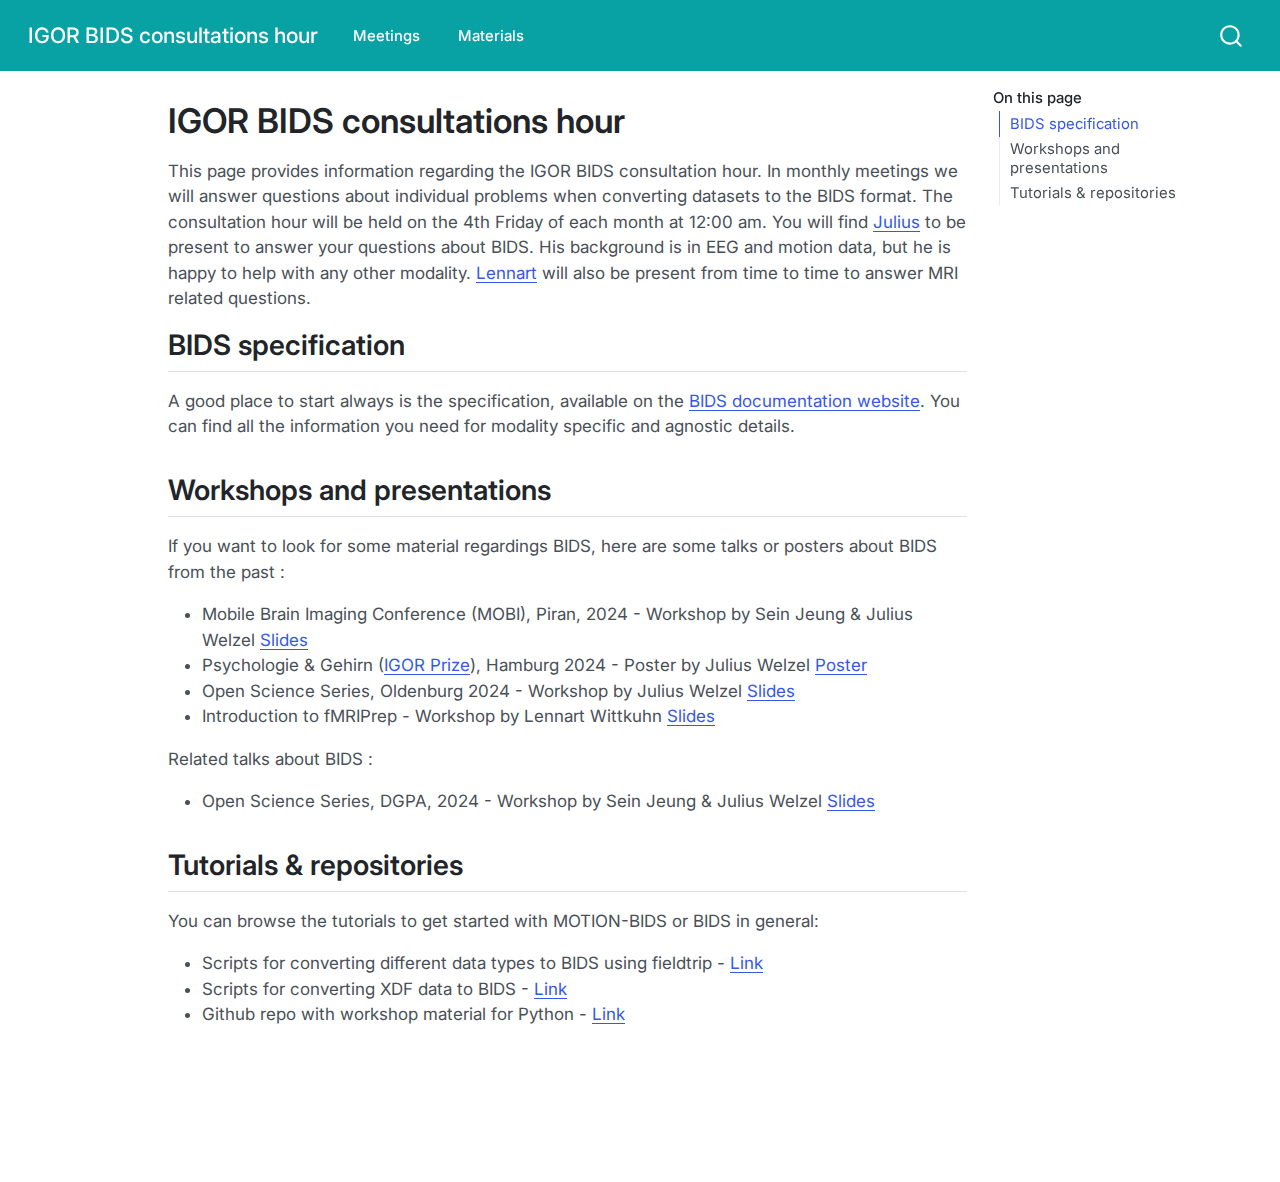
==== materials.html @ 215bbe2b "Built site for gh-pages" ====
<!DOCTYPE html>
<html xmlns="http://www.w3.org/1999/xhtml" lang="en" xml:lang="en"><head>

<meta charset="utf-8">
<meta name="generator" content="quarto-1.5.57">

<meta name="viewport" content="width=device-width, initial-scale=1.0, user-scalable=yes">


<title>IGOR BIDS consultations hour</title>
<style>
code{white-space: pre-wrap;}
span.smallcaps{font-variant: small-caps;}
div.columns{display: flex; gap: min(4vw, 1.5em);}
div.column{flex: auto; overflow-x: auto;}
div.hanging-indent{margin-left: 1.5em; text-indent: -1.5em;}
ul.task-list{list-style: none;}
ul.task-list li input[type="checkbox"] {
  width: 0.8em;
  margin: 0 0.8em 0.2em -1em; /* quarto-specific, see https://github.com/quarto-dev/quarto-cli/issues/4556 */ 
  vertical-align: middle;
}
</style>


<script src="site_libs/quarto-nav/quarto-nav.js"></script>
<script src="site_libs/quarto-nav/headroom.min.js"></script>
<script src="site_libs/clipboard/clipboard.min.js"></script>
<script src="site_libs/quarto-search/autocomplete.umd.js"></script>
<script src="site_libs/quarto-search/fuse.min.js"></script>
<script src="site_libs/quarto-search/quarto-search.js"></script>
<meta name="quarto:offset" content="./">
<script src="site_libs/quarto-html/quarto.js"></script>
<script src="site_libs/quarto-html/popper.min.js"></script>
<script src="site_libs/quarto-html/tippy.umd.min.js"></script>
<script src="site_libs/quarto-html/anchor.min.js"></script>
<link href="site_libs/quarto-html/tippy.css" rel="stylesheet">
<link href="site_libs/quarto-html/quarto-syntax-highlighting.css" rel="stylesheet" id="quarto-text-highlighting-styles">
<script src="site_libs/bootstrap/bootstrap.min.js"></script>
<link href="site_libs/bootstrap/bootstrap-icons.css" rel="stylesheet">
<link href="site_libs/bootstrap/bootstrap.min.css" rel="stylesheet" id="quarto-bootstrap" data-mode="light">
<script id="quarto-search-options" type="application/json">{
  "location": "navbar",
  "copy-button": false,
  "collapse-after": 3,
  "panel-placement": "end",
  "type": "overlay",
  "limit": 50,
  "keyboard-shortcut": [
    "f",
    "/",
    "s"
  ],
  "show-item-context": false,
  "language": {
    "search-no-results-text": "No results",
    "search-matching-documents-text": "matching documents",
    "search-copy-link-title": "Copy link to search",
    "search-hide-matches-text": "Hide additional matches",
    "search-more-match-text": "more match in this document",
    "search-more-matches-text": "more matches in this document",
    "search-clear-button-title": "Clear",
    "search-text-placeholder": "",
    "search-detached-cancel-button-title": "Cancel",
    "search-submit-button-title": "Submit",
    "search-label": "Search"
  }
}</script>


<link rel="stylesheet" href="styles.css">
</head>

<body class="nav-fixed">

<div id="quarto-search-results"></div>
  <header id="quarto-header" class="headroom fixed-top">
    <nav class="navbar navbar-expand-lg " data-bs-theme="dark">
      <div class="navbar-container container-fluid">
      <div class="navbar-brand-container mx-auto">
    <a class="navbar-brand" href="./index.html">
    <span class="navbar-title">IGOR BIDS consultations hour</span>
    </a>
  </div>
            <div id="quarto-search" class="" title="Search"></div>
          <button class="navbar-toggler" type="button" data-bs-toggle="collapse" data-bs-target="#navbarCollapse" aria-controls="navbarCollapse" role="menu" aria-expanded="false" aria-label="Toggle navigation" onclick="if (window.quartoToggleHeadroom) { window.quartoToggleHeadroom(); }">
  <span class="navbar-toggler-icon"></span>
</button>
          <div class="collapse navbar-collapse" id="navbarCollapse">
            <ul class="navbar-nav navbar-nav-scroll me-auto">
  <li class="nav-item">
    <a class="nav-link" href="./index.html"> 
<span class="menu-text">Meetings</span></a>
  </li>  
  <li class="nav-item">
    <a class="nav-link active" href="./materials.html" aria-current="page"> 
<span class="menu-text">Materials</span></a>
  </li>  
</ul>
          </div> <!-- /navcollapse -->
            <div class="quarto-navbar-tools">
</div>
      </div> <!-- /container-fluid -->
    </nav>
</header>
<!-- content -->
<div id="quarto-content" class="quarto-container page-columns page-rows-contents page-layout-article page-navbar">
<!-- sidebar -->
<!-- margin-sidebar -->
    <div id="quarto-margin-sidebar" class="sidebar margin-sidebar">
        <nav id="TOC" role="doc-toc" class="toc-active">
    <h2 id="toc-title">On this page</h2>
   
  <ul>
  <li><a href="#bids-specification" id="toc-bids-specification" class="nav-link active" data-scroll-target="#bids-specification">BIDS specification</a></li>
  <li><a href="#workshops-and-presentations" id="toc-workshops-and-presentations" class="nav-link" data-scroll-target="#workshops-and-presentations">Workshops and presentations</a></li>
  <li><a href="#tutorials-repositories" id="toc-tutorials-repositories" class="nav-link" data-scroll-target="#tutorials-repositories">Tutorials &amp; repositories</a></li>
  </ul>
</nav>
    </div>
<!-- main -->
<main class="content" id="quarto-document-content">

<header id="title-block-header" class="quarto-title-block default">
<div class="quarto-title">
<h1 class="title">IGOR BIDS consultations hour</h1>
</div>



<div class="quarto-title-meta">

    
  
    
  </div>
  


</header>


<p>This page provides information regarding the IGOR BIDS consultation hour. In monthly meetings we will answer questions about individual problems when converting datasets to the BIDS format. The consultation hour will be held on the 4th Friday of each month at 12:00 am. You will find <a href="https://juliuswelzel.github.io/welzel.github.io/">Julius</a> to be present to answer your questions about BIDS. His background is in EEG and motion data, but he is happy to help with any other modality. <a href="https://lennartwittkuhn.com/">Lennart</a> will also be present from time to time to answer MRI related questions.</p>
<section id="bids-specification" class="level2">
<h2 class="anchored" data-anchor-id="bids-specification">BIDS specification</h2>
<p>A good place to start always is the specification, available on the <a href="https://bids-specification.readthedocs.io">BIDS documentation website</a>. You can find all the information you need for modality specific and agnostic details.</p>
</section>
<section id="workshops-and-presentations" class="level2">
<h2 class="anchored" data-anchor-id="workshops-and-presentations">Workshops and presentations</h2>
<p>If you want to look for some material regardings BIDS, here are some talks or posters about BIDS from the past :</p>
<ul>
<li>Mobile Brain Imaging Conference (MOBI), Piran, 2024 - Workshop by Sein Jeung &amp; Julius Welzel <a href="slides/2406_ngmt_mobi.pdf">Slides</a></li>
<li>Psychologie &amp; Gehirn (<a href="https://www.dgps.de/fachgruppen/fgbi/aktivitaeten-der-fachgruppe/igor/">IGOR Prize</a>), Hamburg 2024 - Poster by Julius Welzel <a href="slides/08_welzel.pdf">Poster</a></li>
<li>Open Science Series, Oldenburg 2024 - Workshop by Julius Welzel <a href="slides/2405_bidsIntro_oldenburg_welzel.pdf">Slides</a></li>
<li>Introduction to fMRIPrep - Workshop by Lennart Wittkuhn <a href="https://lennartwittkuhn.com/talks/2019-07-12-talk-fmriprep-doeller.html">Slides</a></li>
</ul>
<p>Related talks about BIDS :</p>
<ul>
<li>Open Science Series, DGPA, 2024 - Workshop by Sein Jeung &amp; Julius Welzel <a href="slides/2410_dgpa_welzel_jeung.pdf">Slides</a></li>
</ul>
</section>
<section id="tutorials-repositories" class="level2">
<h2 class="anchored" data-anchor-id="tutorials-repositories">Tutorials &amp; repositories</h2>
<p>You can browse the tutorials to get started with MOTION-BIDS or BIDS in general:</p>
<ul>
<li>Scripts for converting different data types to BIDS using fieldtrip - <a href="https://www.fieldtriptoolbox.org/getting_started/bids/">Link</a></li>
<li>Scripts for converting XDF data to BIDS - <a href="https://github.com/sjeung/multimodal_XDF-to-BID">Link</a></li>
<li>Github repo with workshop material for Python - <a href="https://github.com/JuliusWelzel/bids_workshop">Link</a></li>
</ul>


</section>

</main> <!-- /main -->
<script id="quarto-html-after-body" type="application/javascript">
window.document.addEventListener("DOMContentLoaded", function (event) {
  const toggleBodyColorMode = (bsSheetEl) => {
    const mode = bsSheetEl.getAttribute("data-mode");
    const bodyEl = window.document.querySelector("body");
    if (mode === "dark") {
      bodyEl.classList.add("quarto-dark");
      bodyEl.classList.remove("quarto-light");
    } else {
      bodyEl.classList.add("quarto-light");
      bodyEl.classList.remove("quarto-dark");
    }
  }
  const toggleBodyColorPrimary = () => {
    const bsSheetEl = window.document.querySelector("link#quarto-bootstrap");
    if (bsSheetEl) {
      toggleBodyColorMode(bsSheetEl);
    }
  }
  toggleBodyColorPrimary();  
  const icon = "";
  const anchorJS = new window.AnchorJS();
  anchorJS.options = {
    placement: 'right',
    icon: icon
  };
  anchorJS.add('.anchored');
  const isCodeAnnotation = (el) => {
    for (const clz of el.classList) {
      if (clz.startsWith('code-annotation-')) {                     
        return true;
      }
    }
    return false;
  }
  const onCopySuccess = function(e) {
    // button target
    const button = e.trigger;
    // don't keep focus
    button.blur();
    // flash "checked"
    button.classList.add('code-copy-button-checked');
    var currentTitle = button.getAttribute("title");
    button.setAttribute("title", "Copied!");
    let tooltip;
    if (window.bootstrap) {
      button.setAttribute("data-bs-toggle", "tooltip");
      button.setAttribute("data-bs-placement", "left");
      button.setAttribute("data-bs-title", "Copied!");
      tooltip = new bootstrap.Tooltip(button, 
        { trigger: "manual", 
          customClass: "code-copy-button-tooltip",
          offset: [0, -8]});
      tooltip.show();    
    }
    setTimeout(function() {
      if (tooltip) {
        tooltip.hide();
        button.removeAttribute("data-bs-title");
        button.removeAttribute("data-bs-toggle");
        button.removeAttribute("data-bs-placement");
      }
      button.setAttribute("title", currentTitle);
      button.classList.remove('code-copy-button-checked');
    }, 1000);
    // clear code selection
    e.clearSelection();
  }
  const getTextToCopy = function(trigger) {
      const codeEl = trigger.previousElementSibling.cloneNode(true);
      for (const childEl of codeEl.children) {
        if (isCodeAnnotation(childEl)) {
          childEl.remove();
        }
      }
      return codeEl.innerText;
  }
  const clipboard = new window.ClipboardJS('.code-copy-button:not([data-in-quarto-modal])', {
    text: getTextToCopy
  });
  clipboard.on('success', onCopySuccess);
  if (window.document.getElementById('quarto-embedded-source-code-modal')) {
    // For code content inside modals, clipBoardJS needs to be initialized with a container option
    // TODO: Check when it could be a function (https://github.com/zenorocha/clipboard.js/issues/860)
    const clipboardModal = new window.ClipboardJS('.code-copy-button[data-in-quarto-modal]', {
      text: getTextToCopy,
      container: window.document.getElementById('quarto-embedded-source-code-modal')
    });
    clipboardModal.on('success', onCopySuccess);
  }
    var localhostRegex = new RegExp(/^(?:http|https):\/\/localhost\:?[0-9]*\//);
    var mailtoRegex = new RegExp(/^mailto:/);
      var filterRegex = new RegExp("https:\/\/JuliusWelzel\.github\.io\/igor_bids_consultation\/");
    var isInternal = (href) => {
        return filterRegex.test(href) || localhostRegex.test(href) || mailtoRegex.test(href);
    }
    // Inspect non-navigation links and adorn them if external
 	var links = window.document.querySelectorAll('a[href]:not(.nav-link):not(.navbar-brand):not(.toc-action):not(.sidebar-link):not(.sidebar-item-toggle):not(.pagination-link):not(.no-external):not([aria-hidden]):not(.dropdown-item):not(.quarto-navigation-tool):not(.about-link)');
    for (var i=0; i<links.length; i++) {
      const link = links[i];
      if (!isInternal(link.href)) {
        // undo the damage that might have been done by quarto-nav.js in the case of
        // links that we want to consider external
        if (link.dataset.originalHref !== undefined) {
          link.href = link.dataset.originalHref;
        }
      }
    }
  function tippyHover(el, contentFn, onTriggerFn, onUntriggerFn) {
    const config = {
      allowHTML: true,
      maxWidth: 500,
      delay: 100,
      arrow: false,
      appendTo: function(el) {
          return el.parentElement;
      },
      interactive: true,
      interactiveBorder: 10,
      theme: 'quarto',
      placement: 'bottom-start',
    };
    if (contentFn) {
      config.content = contentFn;
    }
    if (onTriggerFn) {
      config.onTrigger = onTriggerFn;
    }
    if (onUntriggerFn) {
      config.onUntrigger = onUntriggerFn;
    }
    window.tippy(el, config); 
  }
  const noterefs = window.document.querySelectorAll('a[role="doc-noteref"]');
  for (var i=0; i<noterefs.length; i++) {
    const ref = noterefs[i];
    tippyHover(ref, function() {
      // use id or data attribute instead here
      let href = ref.getAttribute('data-footnote-href') || ref.getAttribute('href');
      try { href = new URL(href).hash; } catch {}
      const id = href.replace(/^#\/?/, "");
      const note = window.document.getElementById(id);
      if (note) {
        return note.innerHTML;
      } else {
        return "";
      }
    });
  }
  const xrefs = window.document.querySelectorAll('a.quarto-xref');
  const processXRef = (id, note) => {
    // Strip column container classes
    const stripColumnClz = (el) => {
      el.classList.remove("page-full", "page-columns");
      if (el.children) {
        for (const child of el.children) {
          stripColumnClz(child);
        }
      }
    }
    stripColumnClz(note)
    if (id === null || id.startsWith('sec-')) {
      // Special case sections, only their first couple elements
      const container = document.createElement("div");
      if (note.children && note.children.length > 2) {
        container.appendChild(note.children[0].cloneNode(true));
        for (let i = 1; i < note.children.length; i++) {
          const child = note.children[i];
          if (child.tagName === "P" && child.innerText === "") {
            continue;
          } else {
            container.appendChild(child.cloneNode(true));
            break;
          }
        }
        if (window.Quarto?.typesetMath) {
          window.Quarto.typesetMath(container);
        }
        return container.innerHTML
      } else {
        if (window.Quarto?.typesetMath) {
          window.Quarto.typesetMath(note);
        }
        return note.innerHTML;
      }
    } else {
      // Remove any anchor links if they are present
      const anchorLink = note.querySelector('a.anchorjs-link');
      if (anchorLink) {
        anchorLink.remove();
      }
      if (window.Quarto?.typesetMath) {
        window.Quarto.typesetMath(note);
      }
      // TODO in 1.5, we should make sure this works without a callout special case
      if (note.classList.contains("callout")) {
        return note.outerHTML;
      } else {
        return note.innerHTML;
      }
    }
  }
  for (var i=0; i<xrefs.length; i++) {
    const xref = xrefs[i];
    tippyHover(xref, undefined, function(instance) {
      instance.disable();
      let url = xref.getAttribute('href');
      let hash = undefined; 
      if (url.startsWith('#')) {
        hash = url;
      } else {
        try { hash = new URL(url).hash; } catch {}
      }
      if (hash) {
        const id = hash.replace(/^#\/?/, "");
        const note = window.document.getElementById(id);
        if (note !== null) {
          try {
            const html = processXRef(id, note.cloneNode(true));
            instance.setContent(html);
          } finally {
            instance.enable();
            instance.show();
          }
        } else {
          // See if we can fetch this
          fetch(url.split('#')[0])
          .then(res => res.text())
          .then(html => {
            const parser = new DOMParser();
            const htmlDoc = parser.parseFromString(html, "text/html");
            const note = htmlDoc.getElementById(id);
            if (note !== null) {
              const html = processXRef(id, note);
              instance.setContent(html);
            } 
          }).finally(() => {
            instance.enable();
            instance.show();
          });
        }
      } else {
        // See if we can fetch a full url (with no hash to target)
        // This is a special case and we should probably do some content thinning / targeting
        fetch(url)
        .then(res => res.text())
        .then(html => {
          const parser = new DOMParser();
          const htmlDoc = parser.parseFromString(html, "text/html");
          const note = htmlDoc.querySelector('main.content');
          if (note !== null) {
            // This should only happen for chapter cross references
            // (since there is no id in the URL)
            // remove the first header
            if (note.children.length > 0 && note.children[0].tagName === "HEADER") {
              note.children[0].remove();
            }
            const html = processXRef(null, note);
            instance.setContent(html);
          } 
        }).finally(() => {
          instance.enable();
          instance.show();
        });
      }
    }, function(instance) {
    });
  }
      let selectedAnnoteEl;
      const selectorForAnnotation = ( cell, annotation) => {
        let cellAttr = 'data-code-cell="' + cell + '"';
        let lineAttr = 'data-code-annotation="' +  annotation + '"';
        const selector = 'span[' + cellAttr + '][' + lineAttr + ']';
        return selector;
      }
      const selectCodeLines = (annoteEl) => {
        const doc = window.document;
        const targetCell = annoteEl.getAttribute("data-target-cell");
        const targetAnnotation = annoteEl.getAttribute("data-target-annotation");
        const annoteSpan = window.document.querySelector(selectorForAnnotation(targetCell, targetAnnotation));
        const lines = annoteSpan.getAttribute("data-code-lines").split(",");
        const lineIds = lines.map((line) => {
          return targetCell + "-" + line;
        })
        let top = null;
        let height = null;
        let parent = null;
        if (lineIds.length > 0) {
            //compute the position of the single el (top and bottom and make a div)
            const el = window.document.getElementById(lineIds[0]);
            top = el.offsetTop;
            height = el.offsetHeight;
            parent = el.parentElement.parentElement;
          if (lineIds.length > 1) {
            const lastEl = window.document.getElementById(lineIds[lineIds.length - 1]);
            const bottom = lastEl.offsetTop + lastEl.offsetHeight;
            height = bottom - top;
          }
          if (top !== null && height !== null && parent !== null) {
            // cook up a div (if necessary) and position it 
            let div = window.document.getElementById("code-annotation-line-highlight");
            if (div === null) {
              div = window.document.createElement("div");
              div.setAttribute("id", "code-annotation-line-highlight");
              div.style.position = 'absolute';
              parent.appendChild(div);
            }
            div.style.top = top - 2 + "px";
            div.style.height = height + 4 + "px";
            div.style.left = 0;
            let gutterDiv = window.document.getElementById("code-annotation-line-highlight-gutter");
            if (gutterDiv === null) {
              gutterDiv = window.document.createElement("div");
              gutterDiv.setAttribute("id", "code-annotation-line-highlight-gutter");
              gutterDiv.style.position = 'absolute';
              const codeCell = window.document.getElementById(targetCell);
              const gutter = codeCell.querySelector('.code-annotation-gutter');
              gutter.appendChild(gutterDiv);
            }
            gutterDiv.style.top = top - 2 + "px";
            gutterDiv.style.height = height + 4 + "px";
          }
          selectedAnnoteEl = annoteEl;
        }
      };
      const unselectCodeLines = () => {
        const elementsIds = ["code-annotation-line-highlight", "code-annotation-line-highlight-gutter"];
        elementsIds.forEach((elId) => {
          const div = window.document.getElementById(elId);
          if (div) {
            div.remove();
          }
        });
        selectedAnnoteEl = undefined;
      };
        // Handle positioning of the toggle
    window.addEventListener(
      "resize",
      throttle(() => {
        elRect = undefined;
        if (selectedAnnoteEl) {
          selectCodeLines(selectedAnnoteEl);
        }
      }, 10)
    );
    function throttle(fn, ms) {
    let throttle = false;
    let timer;
      return (...args) => {
        if(!throttle) { // first call gets through
            fn.apply(this, args);
            throttle = true;
        } else { // all the others get throttled
            if(timer) clearTimeout(timer); // cancel #2
            timer = setTimeout(() => {
              fn.apply(this, args);
              timer = throttle = false;
            }, ms);
        }
      };
    }
      // Attach click handler to the DT
      const annoteDls = window.document.querySelectorAll('dt[data-target-cell]');
      for (const annoteDlNode of annoteDls) {
        annoteDlNode.addEventListener('click', (event) => {
          const clickedEl = event.target;
          if (clickedEl !== selectedAnnoteEl) {
            unselectCodeLines();
            const activeEl = window.document.querySelector('dt[data-target-cell].code-annotation-active');
            if (activeEl) {
              activeEl.classList.remove('code-annotation-active');
            }
            selectCodeLines(clickedEl);
            clickedEl.classList.add('code-annotation-active');
          } else {
            // Unselect the line
            unselectCodeLines();
            clickedEl.classList.remove('code-annotation-active');
          }
        });
      }
  const findCites = (el) => {
    const parentEl = el.parentElement;
    if (parentEl) {
      const cites = parentEl.dataset.cites;
      if (cites) {
        return {
          el,
          cites: cites.split(' ')
        };
      } else {
        return findCites(el.parentElement)
      }
    } else {
      return undefined;
    }
  };
  var bibliorefs = window.document.querySelectorAll('a[role="doc-biblioref"]');
  for (var i=0; i<bibliorefs.length; i++) {
    const ref = bibliorefs[i];
    const citeInfo = findCites(ref);
    if (citeInfo) {
      tippyHover(citeInfo.el, function() {
        var popup = window.document.createElement('div');
        citeInfo.cites.forEach(function(cite) {
          var citeDiv = window.document.createElement('div');
          citeDiv.classList.add('hanging-indent');
          citeDiv.classList.add('csl-entry');
          var biblioDiv = window.document.getElementById('ref-' + cite);
          if (biblioDiv) {
            citeDiv.innerHTML = biblioDiv.innerHTML;
          }
          popup.appendChild(citeDiv);
        });
        return popup.innerHTML;
      });
    }
  }
});
</script>
</div> <!-- /content -->




</body></html>
---- site_libs/quarto-html/tippy.css ----
.tippy-box[data-animation=fade][data-state=hidden]{opacity:0}[data-tippy-root]{max-width:calc(100vw - 10px)}.tippy-box{position:relative;background-color:#333;color:#fff;border-radius:4px;font-size:14px;line-height:1.4;white-space:normal;outline:0;transition-property:transform,visibility,opacity}.tippy-box[data-placement^=top]>.tippy-arrow{bottom:0}.tippy-box[data-placement^=top]>.tippy-arrow:before{bottom:-7px;left:0;border-width:8px 8px 0;border-top-color:initial;transform-origin:center top}.tippy-box[data-placement^=bottom]>.tippy-arrow{top:0}.tippy-box[data-placement^=bottom]>.tippy-arrow:before{top:-7px;left:0;border-width:0 8px 8px;border-bottom-color:initial;transform-origin:center bottom}.tippy-box[data-placement^=left]>.tippy-arrow{right:0}.tippy-box[data-placement^=left]>.tippy-arrow:before{border-width:8px 0 8px 8px;border-left-color:initial;right:-7px;transform-origin:center left}.tippy-box[data-placement^=right]>.tippy-arrow{left:0}.tippy-box[data-placement^=right]>.tippy-arrow:before{left:-7px;border-width:8px 8px 8px 0;border-right-color:initial;transform-origin:center right}.tippy-box[data-inertia][data-state=visible]{transition-timing-function:cubic-bezier(.54,1.5,.38,1.11)}.tippy-arrow{width:16px;height:16px;color:#333}.tippy-arrow:before{content:"";position:absolute;border-color:transparent;border-style:solid}.tippy-content{position:relative;padding:5px 9px;z-index:1}
---- site_libs/quarto-html/quarto-syntax-highlighting.css ----
/* quarto syntax highlight colors */
:root {
  --quarto-hl-ot-color: #003B4F;
  --quarto-hl-at-color: #657422;
  --quarto-hl-ss-color: #20794D;
  --quarto-hl-an-color: #5E5E5E;
  --quarto-hl-fu-color: #4758AB;
  --quarto-hl-st-color: #20794D;
  --quarto-hl-cf-color: #003B4F;
  --quarto-hl-op-color: #5E5E5E;
  --quarto-hl-er-color: #AD0000;
  --quarto-hl-bn-color: #AD0000;
  --quarto-hl-al-color: #AD0000;
  --quarto-hl-va-color: #111111;
  --quarto-hl-bu-color: inherit;
  --quarto-hl-ex-color: inherit;
  --quarto-hl-pp-color: #AD0000;
  --quarto-hl-in-color: #5E5E5E;
  --quarto-hl-vs-color: #20794D;
  --quarto-hl-wa-color: #5E5E5E;
  --quarto-hl-do-color: #5E5E5E;
  --quarto-hl-im-color: #00769E;
  --quarto-hl-ch-color: #20794D;
  --quarto-hl-dt-color: #AD0000;
  --quarto-hl-fl-color: #AD0000;
  --quarto-hl-co-color: #5E5E5E;
  --quarto-hl-cv-color: #5E5E5E;
  --quarto-hl-cn-color: #8f5902;
  --quarto-hl-sc-color: #5E5E5E;
  --quarto-hl-dv-color: #AD0000;
  --quarto-hl-kw-color: #003B4F;
}

/* other quarto variables */
:root {
  --quarto-font-monospace: SFMono-Regular, Menlo, Monaco, Consolas, "Liberation Mono", "Courier New", monospace;
}

pre > code.sourceCode > span {
  color: #003B4F;
}

code span {
  color: #003B4F;
}

code.sourceCode > span {
  color: #003B4F;
}

div.sourceCode,
div.sourceCode pre.sourceCode {
  color: #003B4F;
}

code span.ot {
  color: #003B4F;
  font-style: inherit;
}

code span.at {
  color: #657422;
  font-style: inherit;
}

code span.ss {
  color: #20794D;
  font-style: inherit;
}

code span.an {
  color: #5E5E5E;
  font-style: inherit;
}

code span.fu {
  color: #4758AB;
  font-style: inherit;
}

code span.st {
  color: #20794D;
  font-style: inherit;
}

code span.cf {
  color: #003B4F;
  font-weight: bold;
  font-style: inherit;
}

code span.op {
  color: #5E5E5E;
  font-style: inherit;
}

code span.er {
  color: #AD0000;
  font-style: inherit;
}

code span.bn {
  color: #AD0000;
  font-style: inherit;
}

code span.al {
  color: #AD0000;
  font-style: inherit;
}

code span.va {
  color: #111111;
  font-style: inherit;
}

code span.bu {
  font-style: inherit;
}

code span.ex {
  font-style: inherit;
}

code span.pp {
  color: #AD0000;
  font-style: inherit;
}

code span.in {
  color: #5E5E5E;
  font-style: inherit;
}

code span.vs {
  color: #20794D;
  font-style: inherit;
}

code span.wa {
  color: #5E5E5E;
  font-style: italic;
}

code span.do {
  color: #5E5E5E;
  font-style: italic;
}

code span.im {
  color: #00769E;
  font-style: inherit;
}

code span.ch {
  color: #20794D;
  font-style: inherit;
}

code span.dt {
  color: #AD0000;
  font-style: inherit;
}

code span.fl {
  color: #AD0000;
  font-style: inherit;
}

code span.co {
  color: #5E5E5E;
  font-style: inherit;
}

code span.cv {
  color: #5E5E5E;
  font-style: italic;
}

code span.cn {
  color: #8f5902;
  font-style: inherit;
}

code span.sc {
  color: #5E5E5E;
  font-style: inherit;
}

code span.dv {
  color: #AD0000;
  font-style: inherit;
}

code span.kw {
  color: #003B4F;
  font-weight: bold;
  font-style: inherit;
}

.prevent-inlining {
  content: "</";
}

/*# sourceMappingURL=debc5d5d77c3f9108843748ff7464032.css.map */
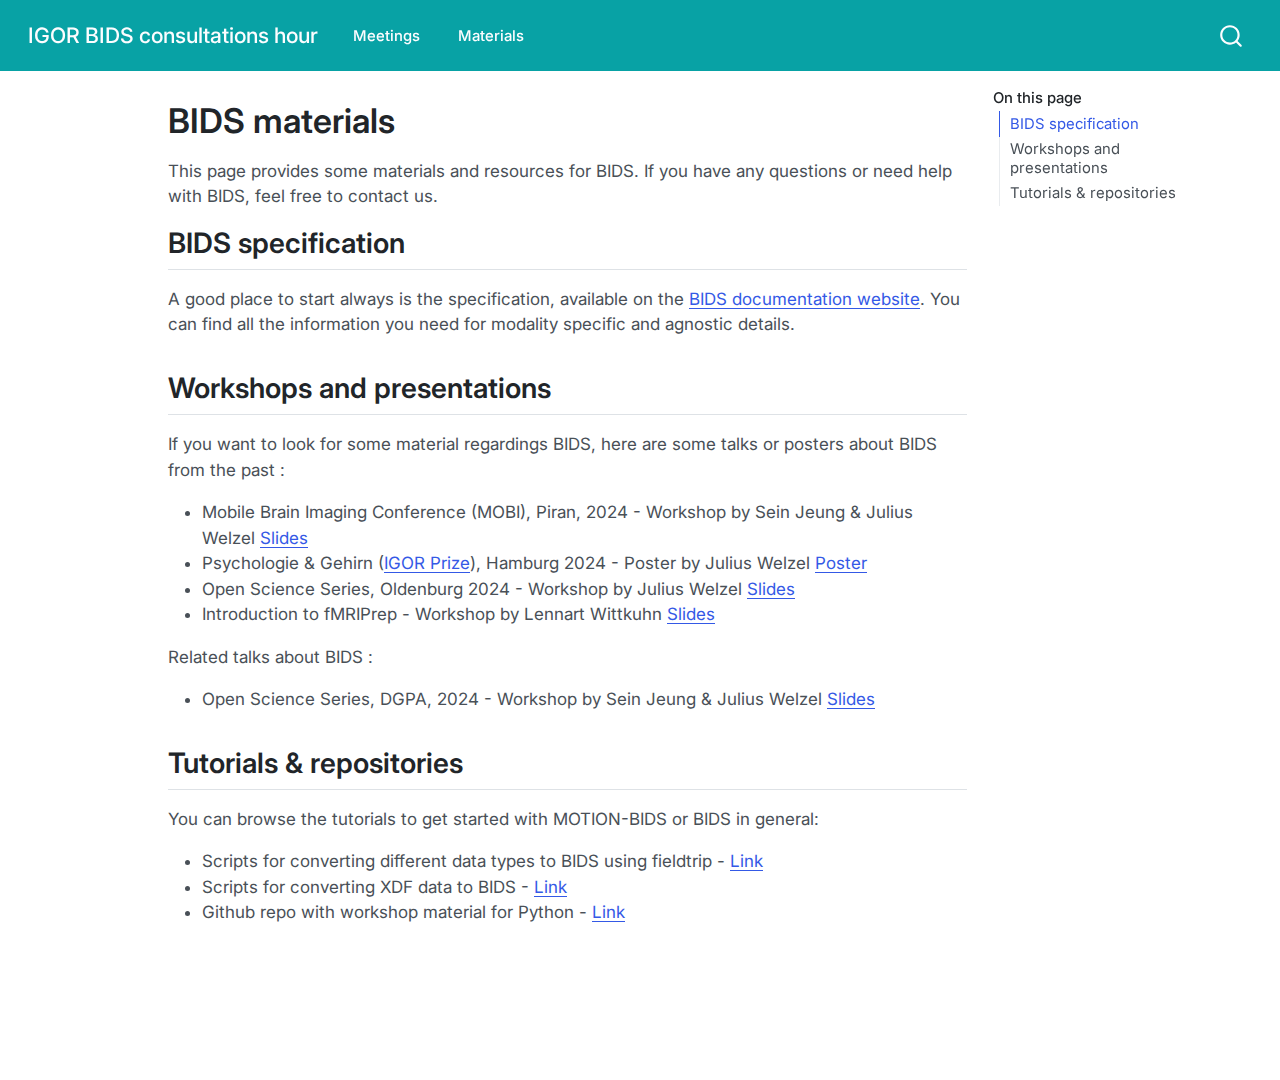
==== commit ddc270da: "Built site for gh-pages" ====
--- a/materials.html
+++ b/materials.html
@@ -7,7 +7,7 @@
 <meta name="viewport" content="width=device-width, initial-scale=1.0, user-scalable=yes">
 
 
-<title>IGOR BIDS consultations hour</title>
+<title>BIDS materials – IGOR BIDS consultations hour</title>
 <style>
 code{white-space: pre-wrap;}
 span.smallcaps{font-variant: small-caps;}
@@ -123,7 +123,7 @@
 
 <header id="title-block-header" class="quarto-title-block default">
 <div class="quarto-title">
-<h1 class="title">IGOR BIDS consultations hour</h1>
+<h1 class="title">BIDS materials</h1>
 </div>
 
 
@@ -140,7 +140,7 @@
 </header>
 
 
-<p>This page provides information regarding the IGOR BIDS consultation hour. In monthly meetings we will answer questions about individual problems when converting datasets to the BIDS format. The consultation hour will be held on the 4th Friday of each month at 12:00 am. You will find <a href="https://juliuswelzel.github.io/welzel.github.io/">Julius</a> to be present to answer your questions about BIDS. His background is in EEG and motion data, but he is happy to help with any other modality. <a href="https://lennartwittkuhn.com/">Lennart</a> will also be present from time to time to answer MRI related questions.</p>
+<p>This page provides some materials and resources for BIDS. If you have any questions or need help with BIDS, feel free to contact us.</p>
 <section id="bids-specification" class="level2">
 <h2 class="anchored" data-anchor-id="bids-specification">BIDS specification</h2>
 <p>A good place to start always is the specification, available on the <a href="https://bids-specification.readthedocs.io">BIDS documentation website</a>. You can find all the information you need for modality specific and agnostic details.</p>
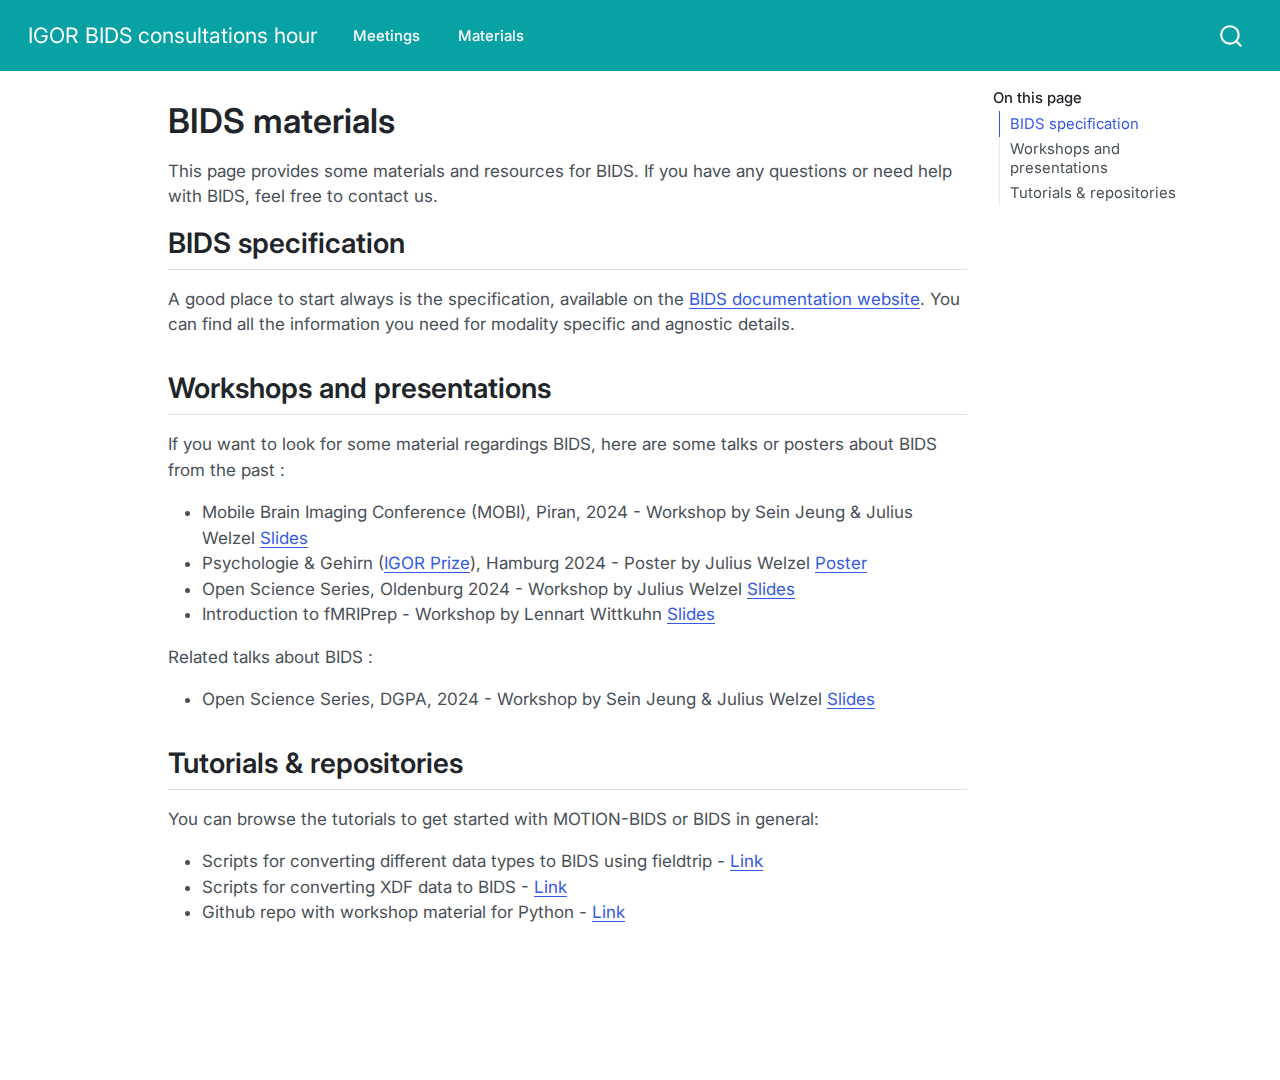
==== commit 4dee82aa: "Built site for gh-pages" ====
--- a/materials.html
+++ b/materials.html
@@ -2,7 +2,7 @@
 <html xmlns="http://www.w3.org/1999/xhtml" lang="en" xml:lang="en"><head>
 
 <meta charset="utf-8">
-<meta name="generator" content="quarto-1.5.57">
+<meta name="generator" content="quarto-1.6.40">
 
 <meta name="viewport" content="width=device-width, initial-scale=1.0, user-scalable=yes">
 
@@ -35,10 +35,10 @@
 <script src="site_libs/quarto-html/tippy.umd.min.js"></script>
 <script src="site_libs/quarto-html/anchor.min.js"></script>
 <link href="site_libs/quarto-html/tippy.css" rel="stylesheet">
-<link href="site_libs/quarto-html/quarto-syntax-highlighting.css" rel="stylesheet" id="quarto-text-highlighting-styles">
+<link href="site_libs/quarto-html/quarto-syntax-highlighting-549806ee2085284f45b00abea8c6df48.css" rel="stylesheet" id="quarto-text-highlighting-styles">
 <script src="site_libs/bootstrap/bootstrap.min.js"></script>
 <link href="site_libs/bootstrap/bootstrap-icons.css" rel="stylesheet">
-<link href="site_libs/bootstrap/bootstrap.min.css" rel="stylesheet" id="quarto-bootstrap" data-mode="light">
+<link href="site_libs/bootstrap/bootstrap-6948cda131ceb2e9db3287c7f7941ec2.min.css" rel="stylesheet" append-hash="true" id="quarto-bootstrap" data-mode="light">
 <script id="quarto-search-options" type="application/json">{
   "location": "navbar",
   "copy-button": false,
@@ -254,8 +254,6 @@
   });
   clipboard.on('success', onCopySuccess);
   if (window.document.getElementById('quarto-embedded-source-code-modal')) {
-    // For code content inside modals, clipBoardJS needs to be initialized with a container option
-    // TODO: Check when it could be a function (https://github.com/zenorocha/clipboard.js/issues/860)
     const clipboardModal = new window.ClipboardJS('.code-copy-button[data-in-quarto-modal]', {
       text: getTextToCopy,
       container: window.document.getElementById('quarto-embedded-source-code-modal')
@@ -366,7 +364,6 @@
       if (window.Quarto?.typesetMath) {
         window.Quarto.typesetMath(note);
       }
-      // TODO in 1.5, we should make sure this works without a callout special case
       if (note.classList.contains("callout")) {
         return note.outerHTML;
       } else {
--- a/site_libs/quarto-html/quarto-syntax-highlighting-549806ee2085284f45b00abea8c6df48.css
+++ b/site_libs/quarto-html/quarto-syntax-highlighting-549806ee2085284f45b00abea8c6df48.css
@@ -0,0 +1,205 @@
+/* quarto syntax highlight colors */
+:root {
+  --quarto-hl-ot-color: #003B4F;
+  --quarto-hl-at-color: #657422;
+  --quarto-hl-ss-color: #20794D;
+  --quarto-hl-an-color: #5E5E5E;
+  --quarto-hl-fu-color: #4758AB;
+  --quarto-hl-st-color: #20794D;
+  --quarto-hl-cf-color: #003B4F;
+  --quarto-hl-op-color: #5E5E5E;
+  --quarto-hl-er-color: #AD0000;
+  --quarto-hl-bn-color: #AD0000;
+  --quarto-hl-al-color: #AD0000;
+  --quarto-hl-va-color: #111111;
+  --quarto-hl-bu-color: inherit;
+  --quarto-hl-ex-color: inherit;
+  --quarto-hl-pp-color: #AD0000;
+  --quarto-hl-in-color: #5E5E5E;
+  --quarto-hl-vs-color: #20794D;
+  --quarto-hl-wa-color: #5E5E5E;
+  --quarto-hl-do-color: #5E5E5E;
+  --quarto-hl-im-color: #00769E;
+  --quarto-hl-ch-color: #20794D;
+  --quarto-hl-dt-color: #AD0000;
+  --quarto-hl-fl-color: #AD0000;
+  --quarto-hl-co-color: #5E5E5E;
+  --quarto-hl-cv-color: #5E5E5E;
+  --quarto-hl-cn-color: #8f5902;
+  --quarto-hl-sc-color: #5E5E5E;
+  --quarto-hl-dv-color: #AD0000;
+  --quarto-hl-kw-color: #003B4F;
+}
+
+/* other quarto variables */
+:root {
+  --quarto-font-monospace: SFMono-Regular, Menlo, Monaco, Consolas, "Liberation Mono", "Courier New", monospace;
+}
+
+pre > code.sourceCode > span {
+  color: #003B4F;
+}
+
+code span {
+  color: #003B4F;
+}
+
+code.sourceCode > span {
+  color: #003B4F;
+}
+
+div.sourceCode,
+div.sourceCode pre.sourceCode {
+  color: #003B4F;
+}
+
+code span.ot {
+  color: #003B4F;
+  font-style: inherit;
+}
+
+code span.at {
+  color: #657422;
+  font-style: inherit;
+}
+
+code span.ss {
+  color: #20794D;
+  font-style: inherit;
+}
+
+code span.an {
+  color: #5E5E5E;
+  font-style: inherit;
+}
+
+code span.fu {
+  color: #4758AB;
+  font-style: inherit;
+}
+
+code span.st {
+  color: #20794D;
+  font-style: inherit;
+}
+
+code span.cf {
+  color: #003B4F;
+  font-weight: bold;
+  font-style: inherit;
+}
+
+code span.op {
+  color: #5E5E5E;
+  font-style: inherit;
+}
+
+code span.er {
+  color: #AD0000;
+  font-style: inherit;
+}
+
+code span.bn {
+  color: #AD0000;
+  font-style: inherit;
+}
+
+code span.al {
+  color: #AD0000;
+  font-style: inherit;
+}
+
+code span.va {
+  color: #111111;
+  font-style: inherit;
+}
+
+code span.bu {
+  font-style: inherit;
+}
+
+code span.ex {
+  font-style: inherit;
+}
+
+code span.pp {
+  color: #AD0000;
+  font-style: inherit;
+}
+
+code span.in {
+  color: #5E5E5E;
+  font-style: inherit;
+}
+
+code span.vs {
+  color: #20794D;
+  font-style: inherit;
+}
+
+code span.wa {
+  color: #5E5E5E;
+  font-style: italic;
+}
+
+code span.do {
+  color: #5E5E5E;
+  font-style: italic;
+}
+
+code span.im {
+  color: #00769E;
+  font-style: inherit;
+}
+
+code span.ch {
+  color: #20794D;
+  font-style: inherit;
+}
+
+code span.dt {
+  color: #AD0000;
+  font-style: inherit;
+}
+
+code span.fl {
+  color: #AD0000;
+  font-style: inherit;
+}
+
+code span.co {
+  color: #5E5E5E;
+  font-style: inherit;
+}
+
+code span.cv {
+  color: #5E5E5E;
+  font-style: italic;
+}
+
+code span.cn {
+  color: #8f5902;
+  font-style: inherit;
+}
+
+code span.sc {
+  color: #5E5E5E;
+  font-style: inherit;
+}
+
+code span.dv {
+  color: #AD0000;
+  font-style: inherit;
+}
+
+code span.kw {
+  color: #003B4F;
+  font-weight: bold;
+  font-style: inherit;
+}
+
+.prevent-inlining {
+  content: "</";
+}
+
+/*# sourceMappingURL=ae99138f4fbc2fb4c9f5e5cd69c22459.css.map */
